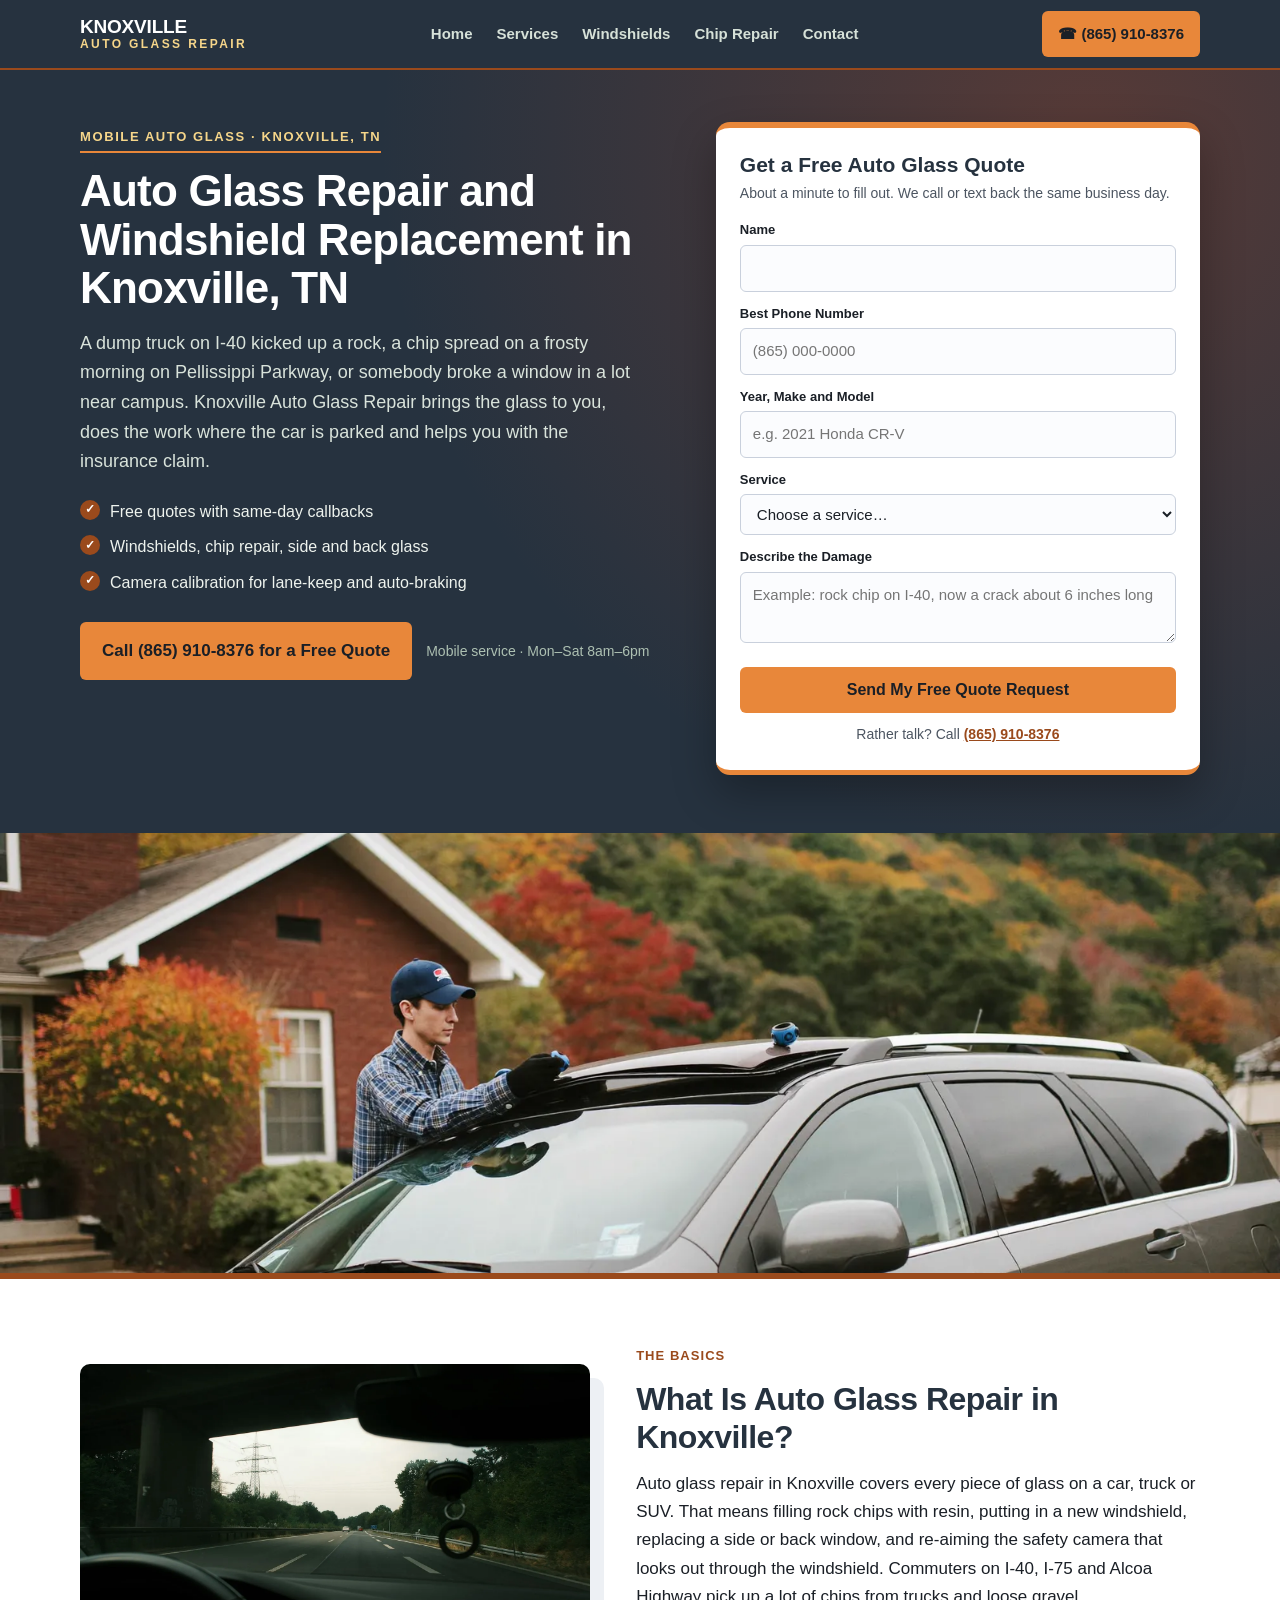
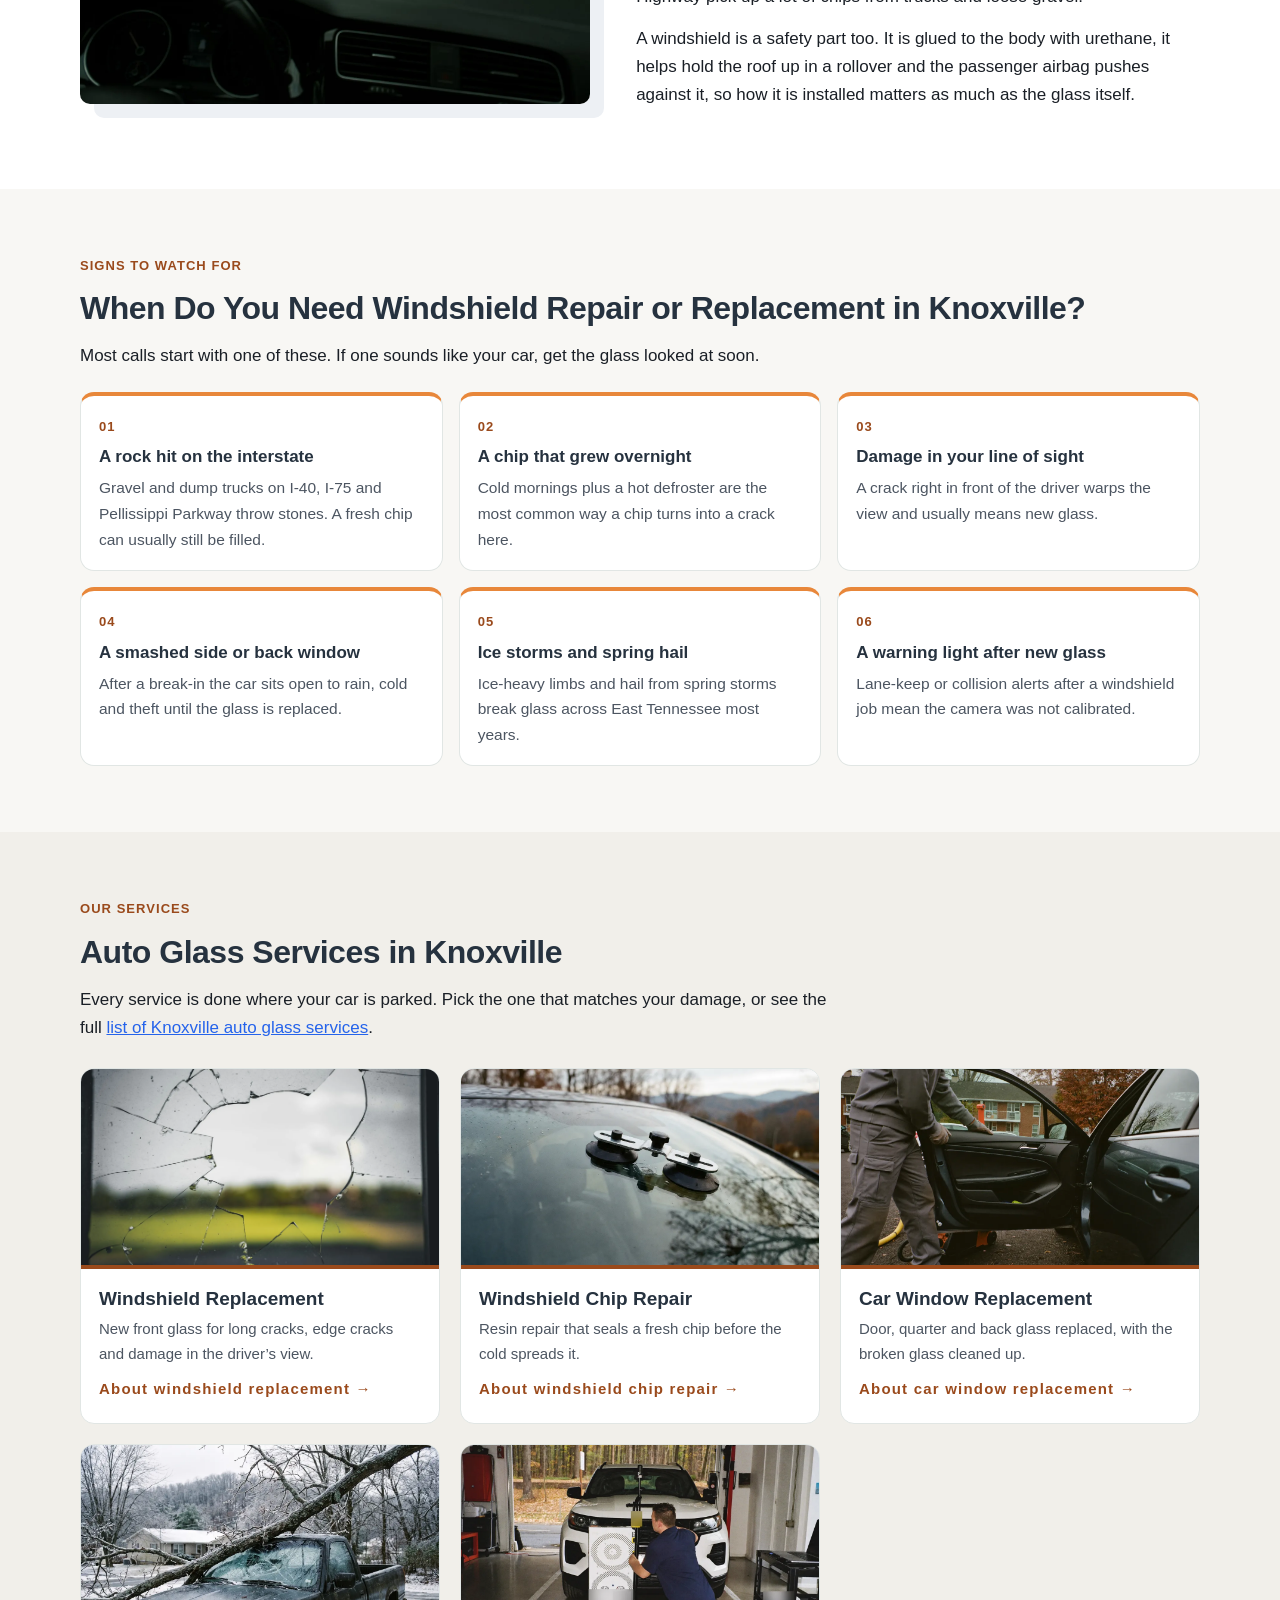
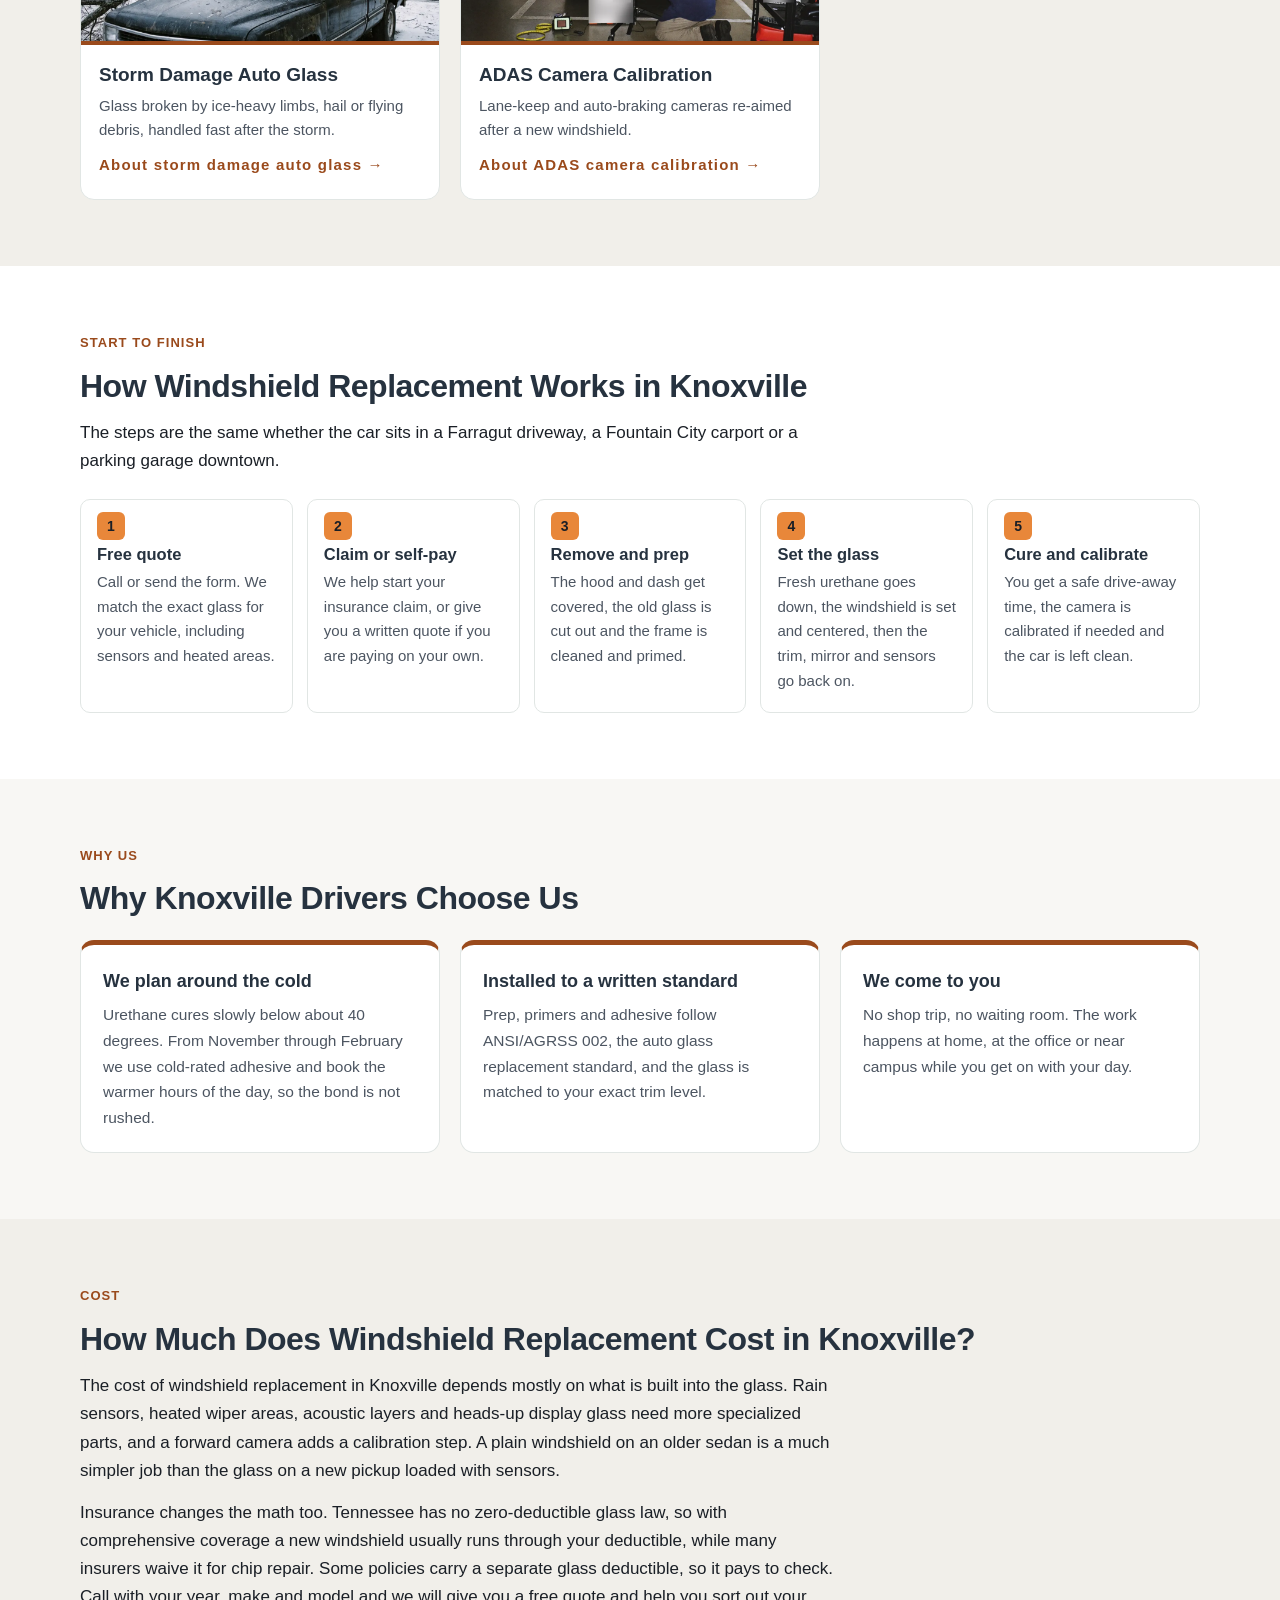
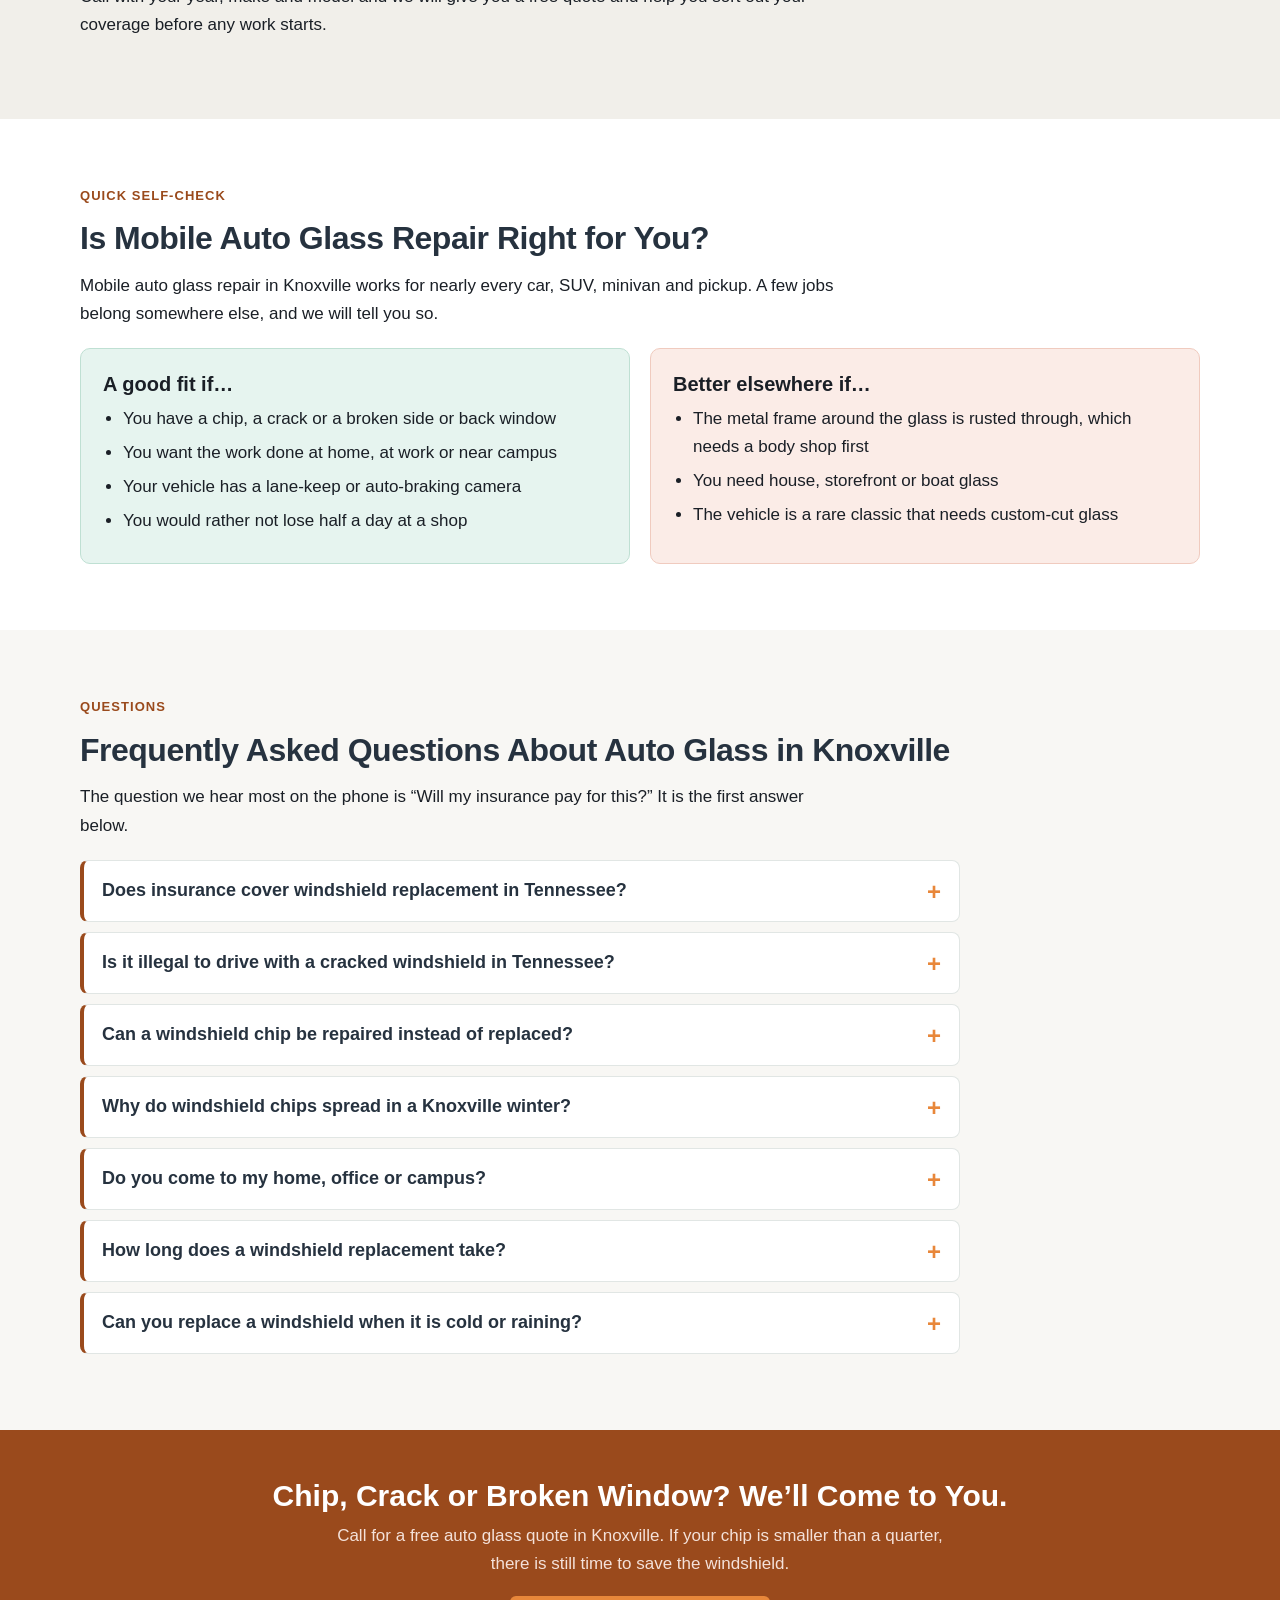
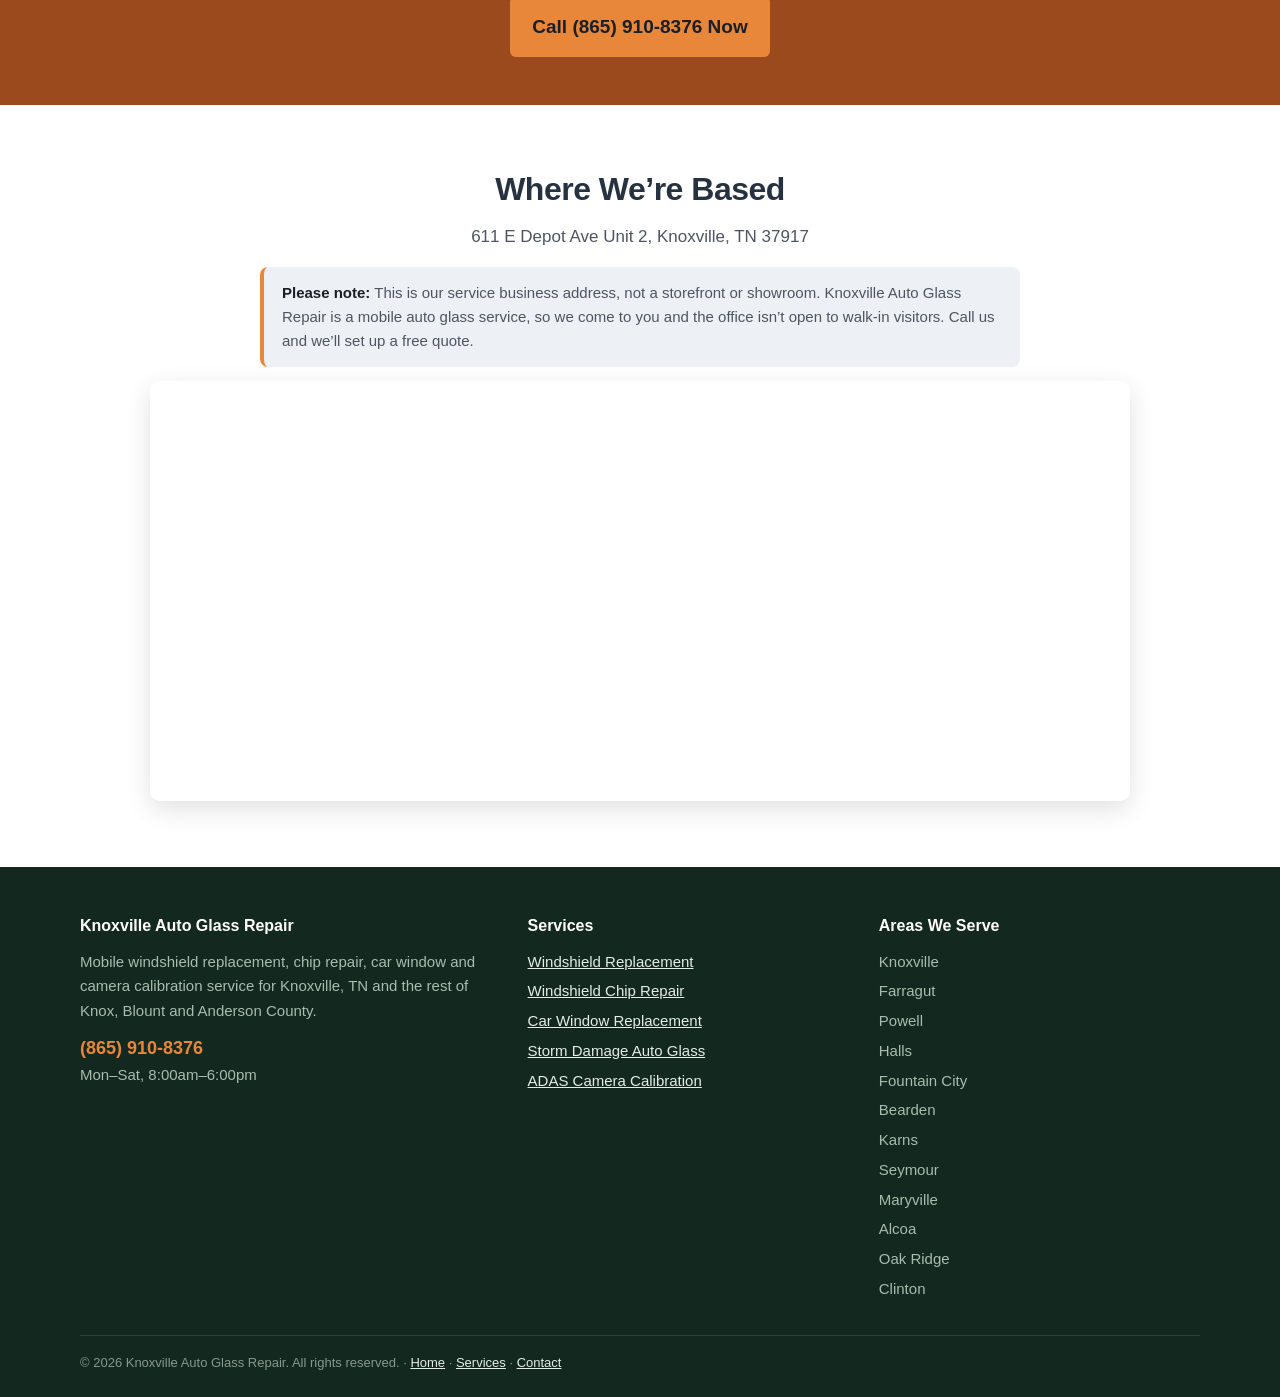
==== index.html @ d73d3d0e "Initial site build - Knoxville Auto Glass Repair" ====
<!DOCTYPE html>
<html lang="en">
<head>
<meta charset="utf-8">
<meta name="viewport" content="width=device-width, initial-scale=1">
<title>Auto Glass Repair Knoxville TN | Mobile Windshields</title>
<meta name="description" content="Auto glass repair and windshield replacement in Knoxville, TN. Mobile chip repair, car windows and ADAS calibration at home or work. Free quotes.">
<link rel="canonical" href="https://www.knoxvilleautoglassrepair.com/">
<meta property="og:title" content="Auto Glass Repair Knoxville TN | Mobile Windshields">
<meta property="og:description" content="Auto glass repair and windshield replacement in Knoxville, TN. Mobile chip repair, car windows and ADAS calibration at home or work. Free quotes.">
<meta property="og:type" content="website">
<meta property="og:url" content="https://www.knoxvilleautoglassrepair.com/">
<meta property="og:image" content="https://www.knoxvilleautoglassrepair.com/knoxville-windshield-replacement-driveway.webp">
<link rel="stylesheet" href="styles.css">
<script type="application/ld+json">{
 "@context": "https://schema.org",
 "@type": "LocalBusiness",
 "name": "Knoxville Auto Glass Repair",
 "telephone": "(865) 910-8376",
 "url": "https://www.knoxvilleautoglassrepair.com/",
 "image": "https://www.knoxvilleautoglassrepair.com/knoxville-windshield-replacement-driveway.webp",
 "address": {
  "@type": "PostalAddress",
  "streetAddress": "611 E Depot Ave Unit 2",
  "addressLocality": "Knoxville",
  "addressRegion": "TN",
  "postalCode": "37917",
  "addressCountry": "US"
 },
 "areaServed": [
  "Knoxville, TN",
  "Farragut, TN",
  "Powell, TN",
  "Halls, TN",
  "Fountain City, TN",
  "Bearden, TN",
  "Karns, TN",
  "Seymour, TN",
  "Maryville, TN",
  "Alcoa, TN",
  "Oak Ridge, TN",
  "Clinton, TN"
 ],
 "description": "Mobile auto glass repair and windshield replacement in Knoxville, TN",
 "openingHours": "Mo-Sa 08:00-18:00"
}</script>
<script type="application/ld+json">{
 "@context": "https://schema.org",
 "@type": "FAQPage",
 "mainEntity": [
  {
   "@type": "Question",
   "name": "Does insurance cover windshield replacement in Tennessee?",
   "acceptedAnswer": {
    "@type": "Answer",
    "text": "Usually, if you carry comprehensive coverage. Tennessee has no law that waives the deductible on glass, so a new windshield normally goes through the deductible on your comprehensive coverage unless your policy has a separate glass option. Many insurers waive the deductible on chip repair, which is one more reason to fix a chip early."
   }
  },
  {
   "@type": "Question",
   "name": "Is it illegal to drive with a cracked windshield in Tennessee?",
   "acceptedAnswer": {
    "@type": "Answer",
    "text": "Tennessee has no law that names windshield cracks, but state law does bar anything that blocks the driver\u2019s view of the road. A long crack across your line of sight can still get you pulled over, and it makes glare from low winter sun much worse. Getting it replaced is the safer call."
   }
  },
  {
   "@type": "Question",
   "name": "Can a windshield chip be repaired instead of replaced?",
   "acceptedAnswer": {
    "@type": "Answer",
    "text": "Often it can. A chip smaller than a quarter, or one crack shorter than about six inches, can usually be filled with resin as long as it sits away from the edge and out of the driver\u2019s direct view. Tell us the size and where it is on the glass and we will say which fix fits."
   }
  },
  {
   "@type": "Question",
   "name": "Why do windshield chips spread in a Knoxville winter?",
   "acceptedAnswer": {
    "@type": "Answer",
    "text": "Cold glass and a hot defroster are the usual cause. Turning the defrost on high on a frosty morning heats the inside of the glass faster than the outside, and that pulls at the edges of the chip. Potholes on I-40 and I-640 after a freeze add more jolts, so a chip from the fall is often a crack by February."
   }
  },
  {
   "@type": "Question",
   "name": "Do you come to my home, office or campus?",
   "acceptedAnswer": {
    "@type": "Answer",
    "text": "Yes. Knoxville Auto Glass Repair is a mobile service, so the technician works in your driveway, an apartment lot or the lot at your job. The address on this site is a service office, not a shop where you drop the car off."
   }
  },
  {
   "@type": "Question",
   "name": "How long does a windshield replacement take?",
   "acceptedAnswer": {
    "@type": "Answer",
    "text": "The install takes about an hour. After that the urethane adhesive needs one to three hours before the car is safe to drive, and it cures slower in cold weather. A chip repair is much quicker, usually about 30 minutes."
   }
  },
  {
   "@type": "Question",
   "name": "Can you replace a windshield when it is cold or raining?",
   "acceptedAnswer": {
    "@type": "Answer",
    "text": "The glass and frame have to be dry, and urethane bonds slowly in the cold. In winter we use a cold-rated adhesive and book the warmer part of the day, and in rain we work in a garage or under a carport so the seal is not rushed."
   }
  }
 ]
}</script>
</head>
<body>
<!-- NAV -->
<header class="nav">
  <div class="wrap nav-in">
    <a class="brand" href="/">Knoxville<span>Auto Glass Repair</span></a>
    <ul class="links">
      <li><a href="/">Home</a></li>
      <li><a href="services.html">Services</a></li>
      <li><a href="windshield-replacement-knoxville.html">Windshields</a></li>
      <li><a href="windshield-chip-repair-knoxville.html">Chip Repair</a></li>
      <li><a href="contact.html">Contact</a></li>
    </ul>
    <a class="nav-call" href="tel:+18659108376">&#9742; (865) 910-8376</a>
  </div>
</header>
<!-- HERO -->
<section class="hero">
  <div class="wrap hero-grid">
    <div>
      <span class="tag">Mobile Auto Glass &middot; Knoxville, TN</span>
      <h1>Auto Glass Repair and Windshield Replacement in Knoxville, TN</h1>
      <p class="lead">A dump truck on I-40 kicked up a rock, a chip spread on a frosty morning on Pellissippi Parkway, or somebody broke a window in a lot near campus. Knoxville Auto Glass Repair brings the glass to you, does the work where the car is parked and helps you with the insurance claim.</p>
      <ul class="hero-points"><li>Free quotes with same-day callbacks</li><li>Windshields, chip repair, side and back glass</li><li>Camera calibration for lane-keep and auto-braking</li></ul>
      <div class="call-big">
        <a class="btn btn-sun" href="tel:+18659108376">Call (865) 910-8376 for a Free Quote</a>
        <small>Mobile service &middot; Mon&ndash;Sat 8am&ndash;6pm</small>
      </div>
    </div>
    <div>
      <form class="quote" action="https://formspree.io/f/xyewkawp" method="POST">
        <h2>Get a Free Auto Glass Quote</h2>
        <p class="sub">About a minute to fill out. We call or text back the same business day.</p>
        <input type="hidden" name="_subject" value="New lead - Auto Glass Knoxville (home)">
        <div class="field"><label for="q-name">Name</label><input id="q-name" name="name" type="text" autocomplete="name" required></div>
        <div class="field"><label for="q-phone">Best Phone Number</label><input id="q-phone" name="phone" type="tel" autocomplete="tel" placeholder="(865) 000-0000" required></div>
        <div class="field"><label for="q-vehicle">Year, Make and Model</label><input id="q-vehicle" name="vehicle" type="text" placeholder="e.g. 2021 Honda CR-V"></div>
        <div class="field"><label for="q-service">Service</label><select id="q-service" name="service"><option value="">Choose a service&hellip;</option><option>Windshield Replacement</option><option>Windshield Chip Repair</option><option>Car Window Replacement</option><option>Storm Damage Auto Glass</option><option>ADAS Camera Calibration</option><option>Something else / not sure</option></select></div>
        <div class="field"><label for="q-details">Describe the Damage</label><textarea id="q-details" name="details" placeholder="Example: rock chip on I-40, now a crack about 6 inches long"></textarea></div>
        <input type="text" name="_gotcha" style="display:none" tabindex="-1" autocomplete="off">
        <button type="submit">Send My Free Quote Request</button>
        <p class="alt">Rather talk? Call <a href="tel:+18659108376">(865) 910-8376</a></p>
      </form>
    </div>
  </div>
</section>
<div class="band"><img src="knoxville-windshield-replacement-driveway.webp" alt="Auto glass technician setting a new windshield on an SUV in a Knoxville driveway" width="1600" height="900"></div>

<!-- WHAT -->
<section class="sec alt">
  <div class="wrap two">
    <img src="highway-view-through-windshield.webp" alt="Windshield repair in Knoxville keeps the view of the highway clear" loading="lazy" width="1200" height="800">
    <div>
      <p class="kicker">The basics</p>
      <h2>What Is Auto Glass Repair in Knoxville?</h2>
      <p>Auto glass repair in Knoxville covers every piece of glass on a car, truck or SUV. That means filling rock chips with resin, putting in a new windshield, replacing a side or back window, and re-aiming the safety camera that looks out through the windshield. Commuters on I-40, I-75 and Alcoa Highway pick up a lot of chips from trucks and loose gravel.</p>
      <p>A windshield is a safety part too. It is glued to the body with urethane, it helps hold the roof up in a rollover and the passenger airbag pushes against it, so how it is installed matters as much as the glass itself.</p>
    </div>
  </div>
</section>

<!-- WHEN -->
<section class="sec">
  <div class="wrap">
    <p class="kicker">Signs to watch for</p>
    <h2>When Do You Need Windshield Repair or Replacement in Knoxville?</h2>
    <p>Most calls start with one of these. If one sounds like your car, get the glass looked at soon.</p>
    <div class="signs"><div class="sign"><strong>A rock hit on the interstate</strong><p>Gravel and dump trucks on I-40, I-75 and Pellissippi Parkway throw stones. A fresh chip can usually still be filled.</p></div><div class="sign"><strong>A chip that grew overnight</strong><p>Cold mornings plus a hot defroster are the most common way a chip turns into a crack here.</p></div><div class="sign"><strong>Damage in your line of sight</strong><p>A crack right in front of the driver warps the view and usually means new glass.</p></div><div class="sign"><strong>A smashed side or back window</strong><p>After a break-in the car sits open to rain, cold and theft until the glass is replaced.</p></div><div class="sign"><strong>Ice storms and spring hail</strong><p>Ice-heavy limbs and hail from spring storms break glass across East Tennessee most years.</p></div><div class="sign"><strong>A warning light after new glass</strong><p>Lane-keep or collision alerts after a windshield job mean the camera was not calibrated.</p></div></div>
  </div>
</section>

<!-- SERVICES GRID -->
<section class="sec coq">
  <div class="wrap">
    <p class="kicker">Our services</p>
    <h2>Auto Glass Services in Knoxville</h2>
    <p>Every service is done where your car is parked. Pick the one that matches your damage, or see the full <a class="body-link" href="services.html" style="color: #2563eb; text-decoration: underline;">list of Knoxville auto glass services</a>.</p>
    <div class="cards"><a class="card" href="windshield-replacement-knoxville.html"><img src="cracked-windshield-glass-spreading.webp" alt="Windshield replacement in Knoxville for a long spreading crack" loading="lazy" width="600" height="400"><div class="cb"><h3>Windshield Replacement</h3><p>New front glass for long cracks, edge cracks and damage in the driver&rsquo;s view.</p><span class="more">About windshield replacement &rarr;</span></div></a><a class="card" href="windshield-chip-repair-knoxville.html"><img src="windshield-chip-repair-tool-autumn-ridge.webp" alt="Windshield chip repair in Knoxville with a resin bridge tool" loading="lazy" width="600" height="400"><div class="cb"><h3>Windshield Chip Repair</h3><p>Resin repair that seals a fresh chip before the cold spreads it.</p><span class="more">About windshield chip repair &rarr;</span></div></a><a class="card" href="car-window-replacement-knoxville.html"><img src="car-door-window-replacement-knoxville-apartment.webp" alt="Car window replacement in a Knoxville apartment parking lot" loading="lazy" width="600" height="400"><div class="cb"><h3>Car Window Replacement</h3><p>Door, quarter and back glass replaced, with the broken glass cleaned up.</p><span class="more">About car window replacement &rarr;</span></div></a><a class="card" href="storm-damage-auto-glass-knoxville.html"><img src="windshield-cracked-ice-storm-limb.webp" alt="Storm damage auto glass in Knoxville after an ice-coated limb fell" loading="lazy" width="600" height="400"><div class="cb"><h3>Storm Damage Auto Glass</h3><p>Glass broken by ice-heavy limbs, hail or flying debris, handled fast after the storm.</p><span class="more">About storm damage auto glass &rarr;</span></div></a><a class="card" href="adas-calibration-knoxville.html"><img src="adas-camera-calibration-garage-knoxville.webp" alt="ADAS camera calibration in a Knoxville home garage" loading="lazy" width="600" height="400"><div class="cb"><h3>ADAS Camera Calibration</h3><p>Lane-keep and auto-braking cameras re-aimed after a new windshield.</p><span class="more">About ADAS camera calibration &rarr;</span></div></a></div>
  </div>
</section>

<!-- HOW -->
<section class="sec alt">
  <div class="wrap">
    <p class="kicker">Start to finish</p>
    <h2>How Windshield Replacement Works in Knoxville</h2>
    <p>The steps are the same whether the car sits in a Farragut driveway, a Fountain City carport or a parking garage downtown.</p>
    <ol class="steps">
      <li data-n="1"><strong>Free quote</strong><p>Call or send the form. We match the exact glass for your vehicle, including sensors and heated areas.</p></li>
      <li data-n="2"><strong>Claim or self-pay</strong><p>We help start your insurance claim, or give you a written quote if you are paying on your own.</p></li>
      <li data-n="3"><strong>Remove and prep</strong><p>The hood and dash get covered, the old glass is cut out and the frame is cleaned and primed.</p></li>
      <li data-n="4"><strong>Set the glass</strong><p>Fresh urethane goes down, the windshield is set and centered, then the trim, mirror and sensors go back on.</p></li>
      <li data-n="5"><strong>Cure and calibrate</strong><p>You get a safe drive-away time, the camera is calibrated if needed and the car is left clean.</p></li>
    </ol>
  </div>
</section>

<!-- WHY -->
<section class="sec">
  <div class="wrap">
    <p class="kicker">Why us</p>
    <h2>Why Knoxville Drivers Choose Us</h2>
    <div class="why">
      <div><strong>We plan around the cold</strong><p>Urethane cures slowly below about 40 degrees. From November through February we use cold-rated adhesive and book the warmer hours of the day, so the bond is not rushed.</p></div>
      <div><strong>Installed to a written standard</strong><p>Prep, primers and adhesive follow ANSI/AGRSS 002, the auto glass replacement standard, and the glass is matched to your exact trim level.</p></div>
      <div><strong>We come to you</strong><p>No shop trip, no waiting room. The work happens at home, at the office or near campus while you get on with your day.</p></div>
    </div>
  </div>
</section>

<!-- COST -->
<section class="sec coq">
  <div class="wrap">
    <p class="kicker">Cost</p>
    <h2>How Much Does Windshield Replacement Cost in Knoxville?</h2>
    <p>The cost of windshield replacement in Knoxville depends mostly on what is built into the glass. Rain sensors, heated wiper areas, acoustic layers and heads-up display glass need more specialized parts, and a forward camera adds a calibration step. A plain windshield on an older sedan is a much simpler job than the glass on a new pickup loaded with sensors.</p>
    <p>Insurance changes the math too. Tennessee has no zero-deductible glass law, so with comprehensive coverage a new windshield usually runs through your deductible, while many insurers waive it for chip repair. Some policies carry a separate glass deductible, so it pays to check. Call with your year, make and model and we will give you a free quote and help you sort out your coverage before any work starts.</p>
  </div>
</section>

<!-- FIT -->
<section class="sec alt">
  <div class="wrap">
    <p class="kicker">Quick self-check</p>
    <h2>Is Mobile Auto Glass Repair Right for You?</h2>
    <p>Mobile auto glass repair in Knoxville works for nearly every car, SUV, minivan and pickup. A few jobs belong somewhere else, and we will tell you so.</p>
    <div class="fit">
      <div class="yes"><h3>A good fit if&hellip;</h3><ul><li>You have a chip, a crack or a broken side or back window</li><li>You want the work done at home, at work or near campus</li><li>Your vehicle has a lane-keep or auto-braking camera</li><li>You would rather not lose half a day at a shop</li></ul></div>
      <div class="no"><h3>Better elsewhere if&hellip;</h3><ul><li>The metal frame around the glass is rusted through, which needs a body shop first</li><li>You need house, storefront or boat glass</li><li>The vehicle is a rare classic that needs custom-cut glass</li></ul></div>
    </div>
  </div>
</section>

<!-- FAQ -->
<section class="sec">
  <div class="wrap">
    <p class="kicker">Questions</p>
    <h2>Frequently Asked Questions About Auto Glass in Knoxville</h2>
    <p>The question we hear most on the phone is &ldquo;Will my insurance pay for this?&rdquo; It is the first answer below.</p>
    <div class="faq"><details><summary><h3>Does insurance cover windshield replacement in Tennessee?</h3></summary><div class="ans"><p>Usually, if you carry comprehensive coverage. Tennessee has no law that waives the deductible on glass, so a new windshield normally goes through the deductible on your comprehensive coverage unless your policy has a separate glass option. Many insurers waive the deductible on chip repair, which is one more reason to fix a chip early.</p></div></details><details><summary><h3>Is it illegal to drive with a cracked windshield in Tennessee?</h3></summary><div class="ans"><p>Tennessee has no law that names windshield cracks, but state law does bar anything that blocks the driver&rsquo;s view of the road. A long crack across your line of sight can still get you pulled over, and it makes glare from low winter sun much worse. Getting it replaced is the safer call.</p></div></details><details><summary><h3>Can a windshield chip be repaired instead of replaced?</h3></summary><div class="ans"><p>Often it can. A chip smaller than a quarter, or one crack shorter than about six inches, can usually be filled with resin as long as it sits away from the edge and out of the driver&rsquo;s direct view. Tell us the size and where it is on the glass and we will say which fix fits.</p></div></details><details><summary><h3>Why do windshield chips spread in a Knoxville winter?</h3></summary><div class="ans"><p>Cold glass and a hot defroster are the usual cause. Turning the defrost on high on a frosty morning heats the inside of the glass faster than the outside, and that pulls at the edges of the chip. Potholes on I-40 and I-640 after a freeze add more jolts, so a chip from the fall is often a crack by February.</p></div></details><details><summary><h3>Do you come to my home, office or campus?</h3></summary><div class="ans"><p>Yes. Knoxville Auto Glass Repair is a mobile service, so the technician works in your driveway, an apartment lot or the lot at your job. The address on this site is a service office, not a shop where you drop the car off.</p></div></details><details><summary><h3>How long does a windshield replacement take?</h3></summary><div class="ans"><p>The install takes about an hour. After that the urethane adhesive needs one to three hours before the car is safe to drive, and it cures slower in cold weather. A chip repair is much quicker, usually about 30 minutes.</p></div></details><details><summary><h3>Can you replace a windshield when it is cold or raining?</h3></summary><div class="ans"><p>The glass and frame have to be dry, and urethane bonds slowly in the cold. In winter we use a cold-rated adhesive and book the warmer part of the day, and in rain we work in a garage or under a carport so the seal is not rushed.</p></div></details></div>
  </div>
</section>
<!-- CTA -->
<section class="cta">
  <div class="wrap">
    <h2>Chip, Crack or Broken Window? We&rsquo;ll Come to You.</h2>
    <p>Call for a free auto glass quote in Knoxville. If your chip is smaller than a quarter, there is still time to save the windshield.</p>
    <a class="btn btn-pine" href="tel:+18659108376">Call (865) 910-8376 Now</a>
  </div>
</section>

<!-- MAP / LOCATION -->
<section class="sec alt">
  <div class="wrap" style="text-align:center;">
    <h2>Where We&rsquo;re Based</h2>
    <p style="margin:0 auto 16px;color:var(--muted);">611 E Depot Ave Unit 2, Knoxville, TN 37917</p>
    <p class="note"><strong style="color:var(--ink);">Please note:</strong> This is our service business address, not a storefront or showroom. Knoxville Auto Glass Repair is a mobile auto glass service, so we come to you and the office isn&rsquo;t open to walk-in visitors. Call us and we&rsquo;ll set up a free quote.</p>
    <div class="mapbox">
      <iframe title="Map to Knoxville Auto Glass Repair service address, 611 E Depot Ave Unit 2, Knoxville, TN 37917" src="https://www.google.com/maps?q=611%20E%20Depot%20Ave%20Unit%202%2C%20Knoxville%2C%20TN%2037917&amp;output=embed" loading="lazy" referrerpolicy="no-referrer-when-downgrade" allowfullscreen></iframe>
    </div>
  </div>
</section>
<!-- FOOTER -->
<footer class="foot">
  <div class="wrap">
    <div class="foot-grid">
      <div>
        <h4>Knoxville Auto Glass Repair</h4>
        <p>Mobile windshield replacement, chip repair, car window and camera calibration service for Knoxville, TN and the rest of Knox, Blount and Anderson County.</p>
        <p style="margin-top:10px;"><a class="tel" href="tel:+18659108376">(865) 910-8376</a></p>
        <p>Mon&ndash;Sat, 8:00am&ndash;6:00pm</p>
      </div>
      <div>
        <h4>Services</h4>
        <ul><li><a href="windshield-replacement-knoxville.html">Windshield Replacement</a></li><li><a href="windshield-chip-repair-knoxville.html">Windshield Chip Repair</a></li><li><a href="car-window-replacement-knoxville.html">Car Window Replacement</a></li><li><a href="storm-damage-auto-glass-knoxville.html">Storm Damage Auto Glass</a></li><li><a href="adas-calibration-knoxville.html">ADAS Camera Calibration</a></li></ul>
      </div>
      <div>
        <h4>Areas We Serve</h4>
        <ul><li>Knoxville</li><li>Farragut</li><li>Powell</li><li>Halls</li><li>Fountain City</li><li>Bearden</li><li>Karns</li><li>Seymour</li><li>Maryville</li><li>Alcoa</li><li>Oak Ridge</li><li>Clinton</li></ul>
      </div>
    </div>
    <p class="copy">&copy; 2026 Knoxville Auto Glass Repair. All rights reserved. &middot; <a href="/">Home</a> &middot; <a href="services.html">Services</a> &middot; <a href="contact.html">Contact</a></p>
  </div>
</footer>
</body>
</html>
---- styles.css ----
/* Knoxville Auto Glass Repair - styles.css */
:root{
  --ink:#1a1f26;
  --navy:#26323f;
  --navy-2:#34465a;
  --teal:#9a4a1c;
  --coral:#e8873a;
  --coral-dark:#cf6f22;
  --mist:#edf0f4;
  --paper:#f8f7f4;
  --muted:#4c5561;
  --line:#e1e6e4;
  --white:#ffffff;
  --radius:10px;
}
*{box-sizing:border-box;margin:0;padding:0}
html{-webkit-text-size-adjust:100%}
body{font-family:-apple-system,BlinkMacSystemFont,"Segoe UI",Roboto,Helvetica,Arial,sans-serif;color:var(--ink);background:var(--paper);line-height:1.65;font-size:17px}
img{max-width:100%;display:block}
a{color:inherit}
.wrap{max-width:1160px;margin:0 auto;padding:0 20px}

/* NAV */
.nav{position:sticky;top:0;z-index:50;background:var(--navy);box-shadow:0 2px 0 var(--teal)}
.nav-in{display:flex;align-items:center;justify-content:space-between;gap:16px;min-height:68px}
.brand{color:var(--white);text-decoration:none;font-weight:800;font-size:19px;letter-spacing:-.2px;line-height:1.1;text-transform:uppercase}
.brand span{display:block;color:#f6d68a;font-size:12px;letter-spacing:2.4px;font-weight:700}
.links{display:flex;gap:24px;list-style:none}
.links a{color:#d6e1d8;text-decoration:none;font-size:15px;font-weight:600}
.links a:hover{color:var(--white)}
.nav-call{background:var(--coral);color:var(--white);text-decoration:none;font-weight:800;padding:11px 16px;border-radius:6px;font-size:15px;white-space:nowrap}
.nav-call:hover{background:var(--coral-dark)}

/* HERO */
.hero{background:var(--navy);background-image:radial-gradient(circle at 85% 10%,rgba(168,72,42,.38) 0,rgba(168,72,42,0) 55%);color:var(--white);padding:54px 0 58px}
.hero-grid{display:grid;grid-template-columns:1.1fr .9fr;gap:44px;align-items:start}
.tag{display:inline-block;color:#f6d68a;font-size:13px;font-weight:800;letter-spacing:1.6px;text-transform:uppercase;margin-bottom:14px;border-bottom:2px solid var(--coral);padding-bottom:4px}
.hero h1{font-size:44px;line-height:1.1;font-weight:850;letter-spacing:-.8px;margin-bottom:16px}
.hero p.lead{font-size:18px;color:#d9e3db;max-width:560px;margin-bottom:22px}
.hero-points{list-style:none;margin:0 0 26px;display:grid;gap:9px}
.hero-points li{padding-left:30px;position:relative;color:#eef3ee;font-size:16px}
.hero-points li:before{content:"\2713";position:absolute;left:0;top:1px;width:20px;height:20px;border-radius:50%;background:var(--teal);color:var(--white);font-size:12px;font-weight:900;display:flex;align-items:center;justify-content:center}
.btn{display:inline-block;text-decoration:none;font-weight:800;border-radius:6px;padding:15px 22px;font-size:17px}
.btn-sun{background:var(--coral);color:var(--white)}
.btn-sun:hover{background:var(--coral-dark)}
.btn-pine{background:var(--navy);color:var(--white)}
.btn-pine:hover{background:var(--navy-2)}
.call-big{display:flex;align-items:center;gap:14px;flex-wrap:wrap}
.call-big small{color:#adc0b2;font-size:14px}

/* QUOTE CARD */
.quote{background:var(--white);color:var(--ink);border-radius:var(--radius);padding:24px;border-top:6px solid var(--coral);box-shadow:0 18px 44px rgba(0,0,0,.3)}
.quote h2{font-size:21px;line-height:1.25;margin-bottom:4px;color:var(--navy)}
.quote .sub{color:var(--muted);font-size:14px;margin-bottom:14px}
.field{margin-bottom:11px}
.field label{display:block;font-size:13px;font-weight:700;margin-bottom:4px;color:var(--ink)}
.field input,.field select,.field textarea{width:100%;font:inherit;font-size:15px;padding:10px 12px;border:1px solid #c9d0dc;border-radius:6px;background:#fbfcfe;color:var(--ink)}
.field textarea{min-height:70px;resize:vertical}
.quote button,.form-full button{width:100%;border:0;cursor:pointer;background:var(--coral);color:var(--white);font-weight:800;font-size:16px;padding:14px;border-radius:6px;margin-top:4px}
.quote button:hover,.form-full button:hover{background:var(--coral-dark)}
.quote .alt{font-size:14px;color:var(--muted);text-align:center;margin-top:10px}
.quote .alt a{color:var(--teal);font-weight:800}

/* PHOTO BAND */
.band{background:var(--navy);border-bottom:6px solid var(--teal)}
.band img{width:100%;height:440px;object-fit:cover}
.band.short img{height:330px}

/* SECTIONS */
.sec{padding:66px 0}
.sec.alt{background:var(--white)}
.sec.coq{background:var(--mist)}
.sec h2{font-size:32px;line-height:1.18;letter-spacing:-.5px;margin-bottom:14px;color:var(--navy)}
.sec h3{font-size:20px;line-height:1.3;margin:22px 0 8px;color:var(--ink)}
.sec p{margin-bottom:14px;max-width:760px}
.kicker{font-size:13px;font-weight:800;letter-spacing:1.6px;text-transform:uppercase;color:var(--coral);margin-bottom:8px}
.two{display:grid;grid-template-columns:.95fr 1.05fr;gap:46px;align-items:center}
.two img{border-radius:var(--radius);width:100%;height:auto;box-shadow:14px 14px 0 var(--mist)}
.body-link{color:#2563eb;text-decoration:underline}

/* SIGNS GRID */
.signs{display:grid;grid-template-columns:repeat(3,1fr);gap:16px;margin-top:22px;counter-reset:sg}
.sign{background:var(--white);border:1px solid var(--line);border-radius:var(--radius);padding:20px 18px 18px;position:relative;counter-increment:sg}
.sign:before{content:counter(sg,decimal-leading-zero);display:block;font-size:13px;font-weight:900;color:var(--teal);letter-spacing:1px;margin-bottom:6px}
.sec.alt .sign{background:var(--paper)}
.sign strong{display:block;margin-bottom:4px;color:var(--navy);font-size:17px}
.sign p{margin:0;font-size:15.5px;color:var(--muted)}

/* STEP CARDS (horizontal) */
.steps{list-style:none;margin-top:24px;display:grid;grid-template-columns:repeat(5,1fr);gap:14px}
.steps li{background:var(--white);border-radius:var(--radius);padding:44px 16px 18px;position:relative;border:1px solid var(--line)}
.steps li:before{content:attr(data-n);position:absolute;left:16px;top:12px;width:28px;height:28px;border-radius:6px;background:var(--coral);color:var(--white);font-weight:900;font-size:14px;display:flex;align-items:center;justify-content:center}
.steps strong{display:block;color:var(--navy);font-size:16.5px;margin-bottom:4px;line-height:1.3}
.steps p{margin:0;color:var(--muted);font-size:15px}
.steps.three{grid-template-columns:1fr;gap:12px}

/* CARDS */
.cards{display:grid;grid-template-columns:repeat(3,1fr);gap:20px;margin-top:26px}
.card{background:var(--white);border:1px solid var(--line);border-radius:var(--radius);overflow:hidden;text-decoration:none;color:var(--ink);display:flex;flex-direction:column}
.card img{width:100%;height:200px;object-fit:cover;border-bottom:4px solid var(--teal)}
.card .cb{padding:18px 18px 20px}
.card h3{margin:0 0 6px;font-size:19px;color:var(--navy)}
.card p{margin:0;font-size:15px;color:var(--muted)}
.card .more{display:inline-block;margin-top:10px;font-weight:800;color:var(--coral);font-size:15px}
.card:hover{box-shadow:0 10px 26px rgba(29,58,44,.16)}

/* WHY */
.why{display:grid;grid-template-columns:repeat(3,1fr);gap:20px;margin-top:22px}
.why div{background:var(--white);border:1px solid var(--line);border-top:5px solid var(--teal);border-radius:var(--radius);padding:22px}
.why strong{display:block;color:var(--navy);font-size:18px;margin-bottom:6px}
.why p{margin:0;font-size:15.5px;color:var(--muted)}

/* FIT */
.fit{display:grid;grid-template-columns:1fr 1fr;gap:20px;margin-top:20px}
.fit div{border-radius:var(--radius);padding:22px}
.fit h3{margin-top:0}
.fit ul{padding-left:20px}
.fit li{margin-bottom:6px}
.fit .yes{background:#e6f4ef;border:1px solid #bfe0d3}
.fit .no{background:#fbece7;border:1px solid #f0cbbf}

/* TABLE */
.cmp{width:100%;border-collapse:collapse;margin-top:18px;background:var(--white);border-radius:var(--radius);overflow:hidden;font-size:16px;border:1px solid var(--line)}
.cmp th,.cmp td{text-align:left;padding:12px 14px;border-bottom:1px solid var(--line);vertical-align:top}
.cmp th{background:var(--navy);color:var(--white);font-size:15px}
.cmp tr:nth-child(even) td{background:#f8fafc}
.cmp tr:last-child td{border-bottom:0}

/* FAQ */
.faq{margin-top:20px;max-width:880px}
.faq details{background:var(--white);border:1px solid var(--line);border-left:4px solid var(--teal);border-radius:8px;margin-bottom:10px;padding:0 18px}
.sec.alt .faq details{background:var(--paper)}
.faq summary{cursor:pointer;list-style:none;padding:16px 28px 16px 0;position:relative}
.faq summary::-webkit-details-marker{display:none}
.faq summary:after{content:"+";position:absolute;right:0;top:11px;font-size:24px;color:var(--coral);font-weight:800}
.faq details[open] summary:after{content:"\2013"}
.faq summary h3{display:inline;font-size:18px;margin:0;color:var(--navy)}
.faq .ans{padding:0 0 16px}
.faq .ans p{margin:0;color:var(--muted)}

/* SERVICES PAGE BLOCKS */
.svc{display:grid;grid-template-columns:1fr 340px;gap:32px;align-items:start;padding:32px 0;border-bottom:1px solid var(--line)}
.svc:nth-child(even){grid-template-columns:340px 1fr}
.svc:nth-child(even) img{order:-1}
.svc:last-child{border-bottom:0}
.svc img{border-radius:var(--radius);width:100%;height:230px;object-fit:cover}
.svc h2{font-size:26px;margin-bottom:10px}

/* MAP */
.note{max-width:680px;margin:0 auto 22px;padding:14px 18px;background:var(--mist);border-left:4px solid var(--coral);border-radius:8px;font-size:15px;color:var(--muted);text-align:left;line-height:1.6}
.mapbox{border-radius:var(--radius);overflow:hidden;box-shadow:0 8px 26px rgba(0,0,0,.12);max-width:980px;margin:0 auto}
.mapbox iframe{border:0;display:block;width:100%;height:420px}

/* CONTACT */
.info-grid{display:grid;grid-template-columns:1fr 1fr;gap:36px;align-items:start}
.info{background:var(--white);border:1px solid var(--line);border-radius:var(--radius);padding:24px}
.info dt{font-weight:800;color:var(--navy);margin-top:12px}
.info dt:first-child{margin-top:0}
.info dd{color:var(--muted)}
.form-full{background:var(--white);border:1px solid var(--line);border-top:6px solid var(--coral);border-radius:var(--radius);padding:24px}

/* CTA */
.cta{background:var(--teal);padding:48px 0;text-align:center;color:var(--white)}
.cta h2{font-size:30px;line-height:1.2;color:var(--white);margin-bottom:8px}
.cta p{color:#f4e1d9;margin:0 auto 18px;max-width:640px}
.cta .btn-pine{font-size:19px;background:var(--coral)}
.cta .btn-pine:hover{background:var(--coral-dark)}

/* FOOTER */
.foot{background:#13281e;color:#a9bcae;padding:46px 0 24px;font-size:15px}
.foot-grid{display:grid;grid-template-columns:1.3fr 1fr 1fr;gap:30px}
.foot h4{color:var(--white);font-size:16px;margin-bottom:10px}
.foot a{color:#e5ece6}
.foot ul{list-style:none}
.foot li{margin-bottom:5px}
.foot .tel{color:var(--coral);font-weight:800;font-size:18px;text-decoration:none}
.copy{border-top:1px solid #24453a;margin-top:28px;padding-top:16px;font-size:13px;color:#87998c}

/* RESPONSIVE */
@media (max-width:1020px){
  .steps{grid-template-columns:1fr 1fr}
}
@media (max-width:960px){
  .hero-grid,.two,.info-grid{grid-template-columns:1fr}
  .cards,.why,.signs{grid-template-columns:1fr 1fr}
  .svc,.svc:nth-child(even){grid-template-columns:1fr}
  .svc img,.svc:nth-child(even) img{order:-1}
  .foot-grid{grid-template-columns:1fr 1fr}
  .links{display:none}
}
@media (max-width:620px){
  body{font-size:16px}
  .hero{padding:34px 0 40px}
  .hero h1{font-size:31px}
  .sec{padding:46px 0}
  .sec h2{font-size:25px}
  .signs,.cards,.why,.fit,.foot-grid,.steps{grid-template-columns:1fr}
  .two img{box-shadow:none}
  .band img{height:240px}
  .band.short img{height:220px}
  .brand{font-size:16px}
  .brand span{font-size:10px;letter-spacing:1.6px}
  .nav-call{padding:9px 11px;font-size:14px}
  .cmp{font-size:14px}
  .cmp th,.cmp td{padding:9px 8px}
  .mapbox iframe{height:320px}
}

/* Knoxville overrides: Smoky Mountain slate nav, ember orange buttons, rounded cards, top-bordered signs */
.nav-call,.btn-sun,.quote button,.form-full button,.cta .btn-pine{color:var(--ink)}
.steps li:before{color:var(--ink)}
.quote{border-radius:14px;border-bottom:5px solid var(--coral)}
.card,.why div,.sign,.info,.form-full{border-radius:14px}
.sec.coq{background:#f1efea}
.sec.coq .sign,.sec.coq .card{background:var(--white)}
.kicker,.card .more{color:var(--teal);letter-spacing:.08em}
.sign{border-top:4px solid var(--coral)}
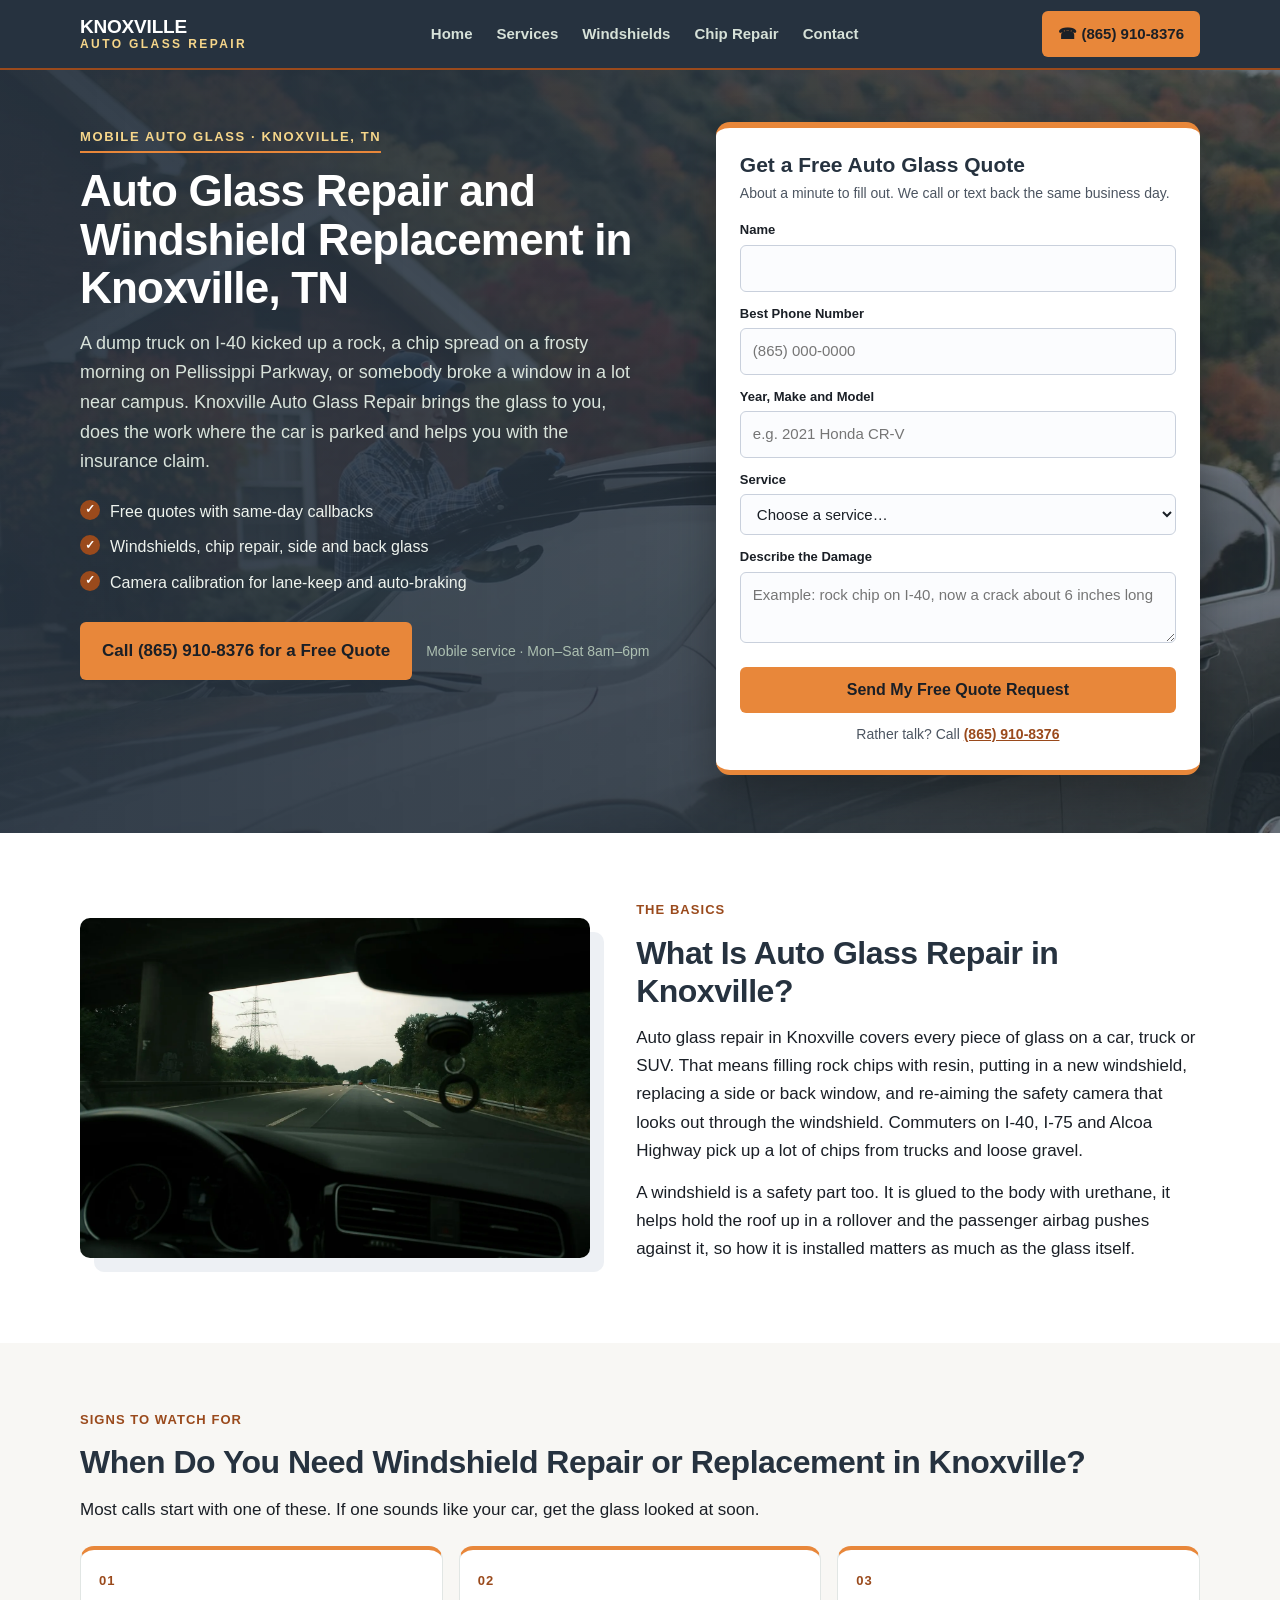
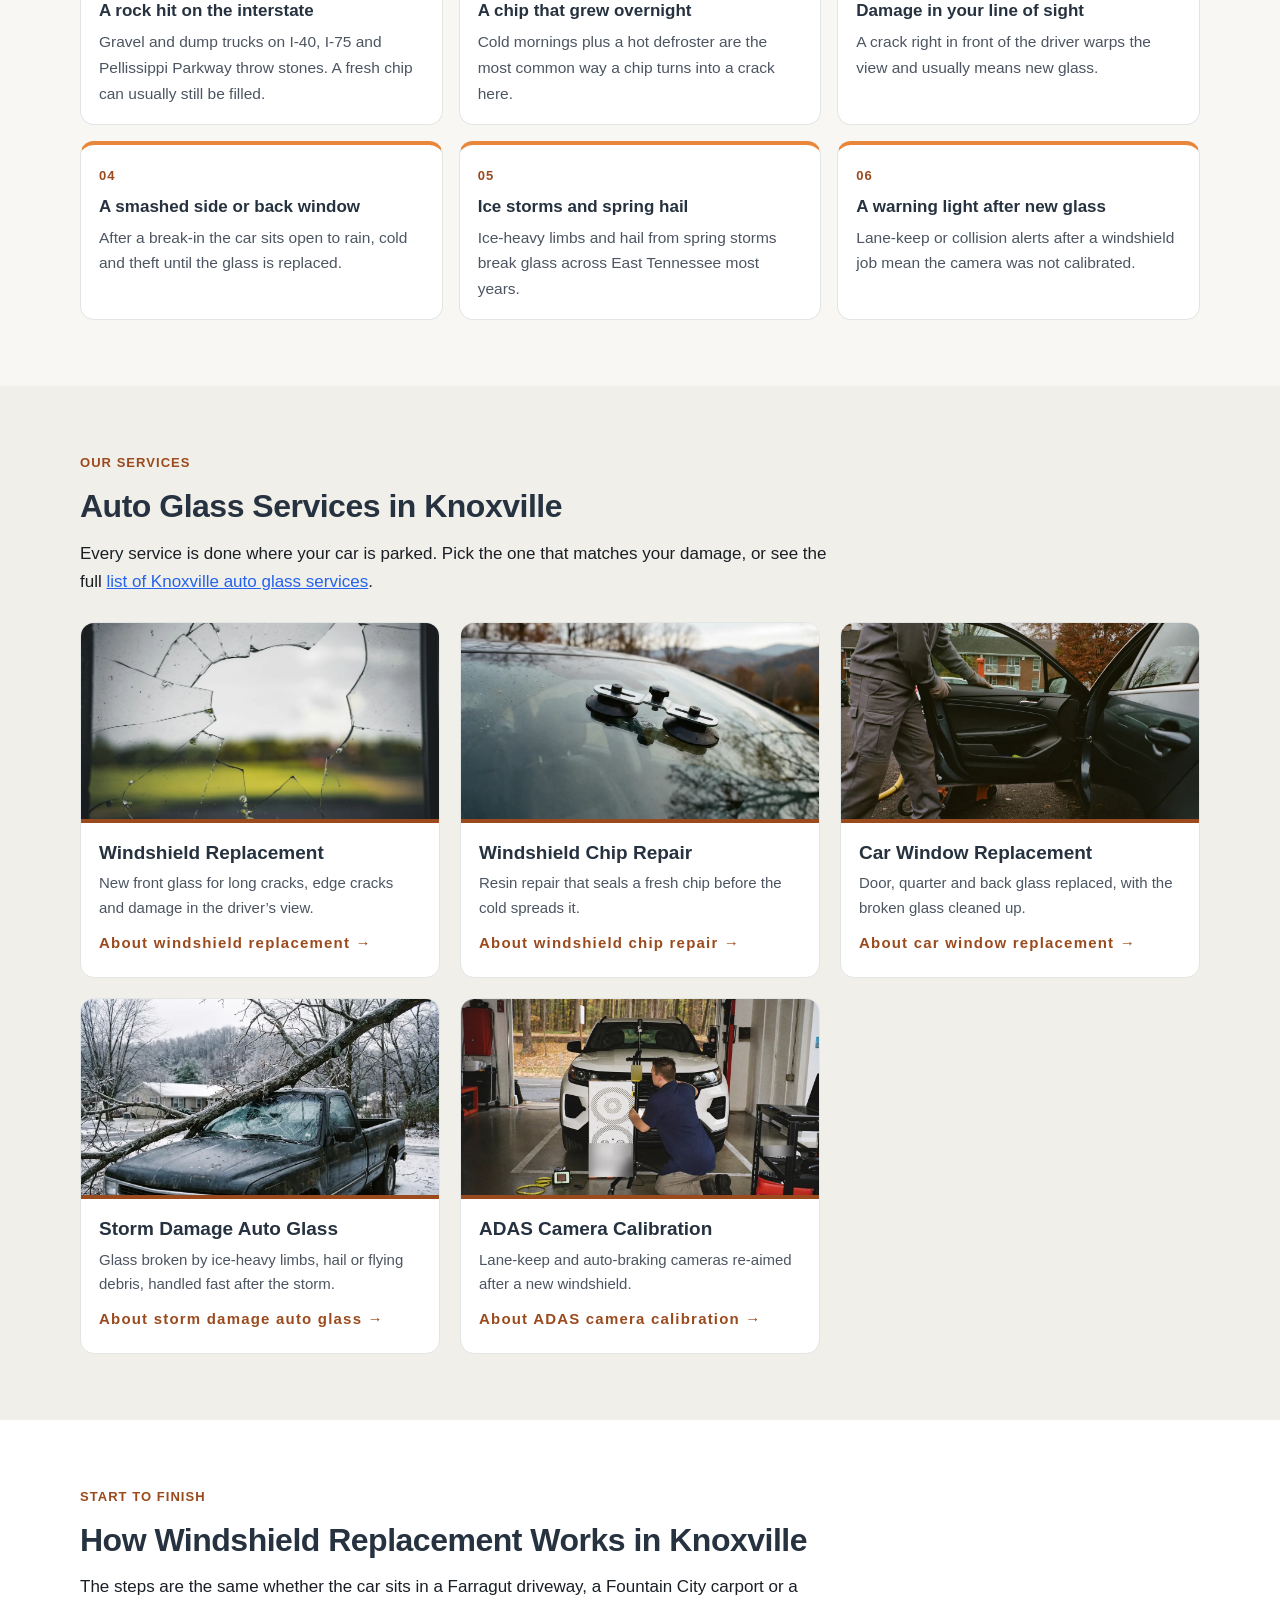
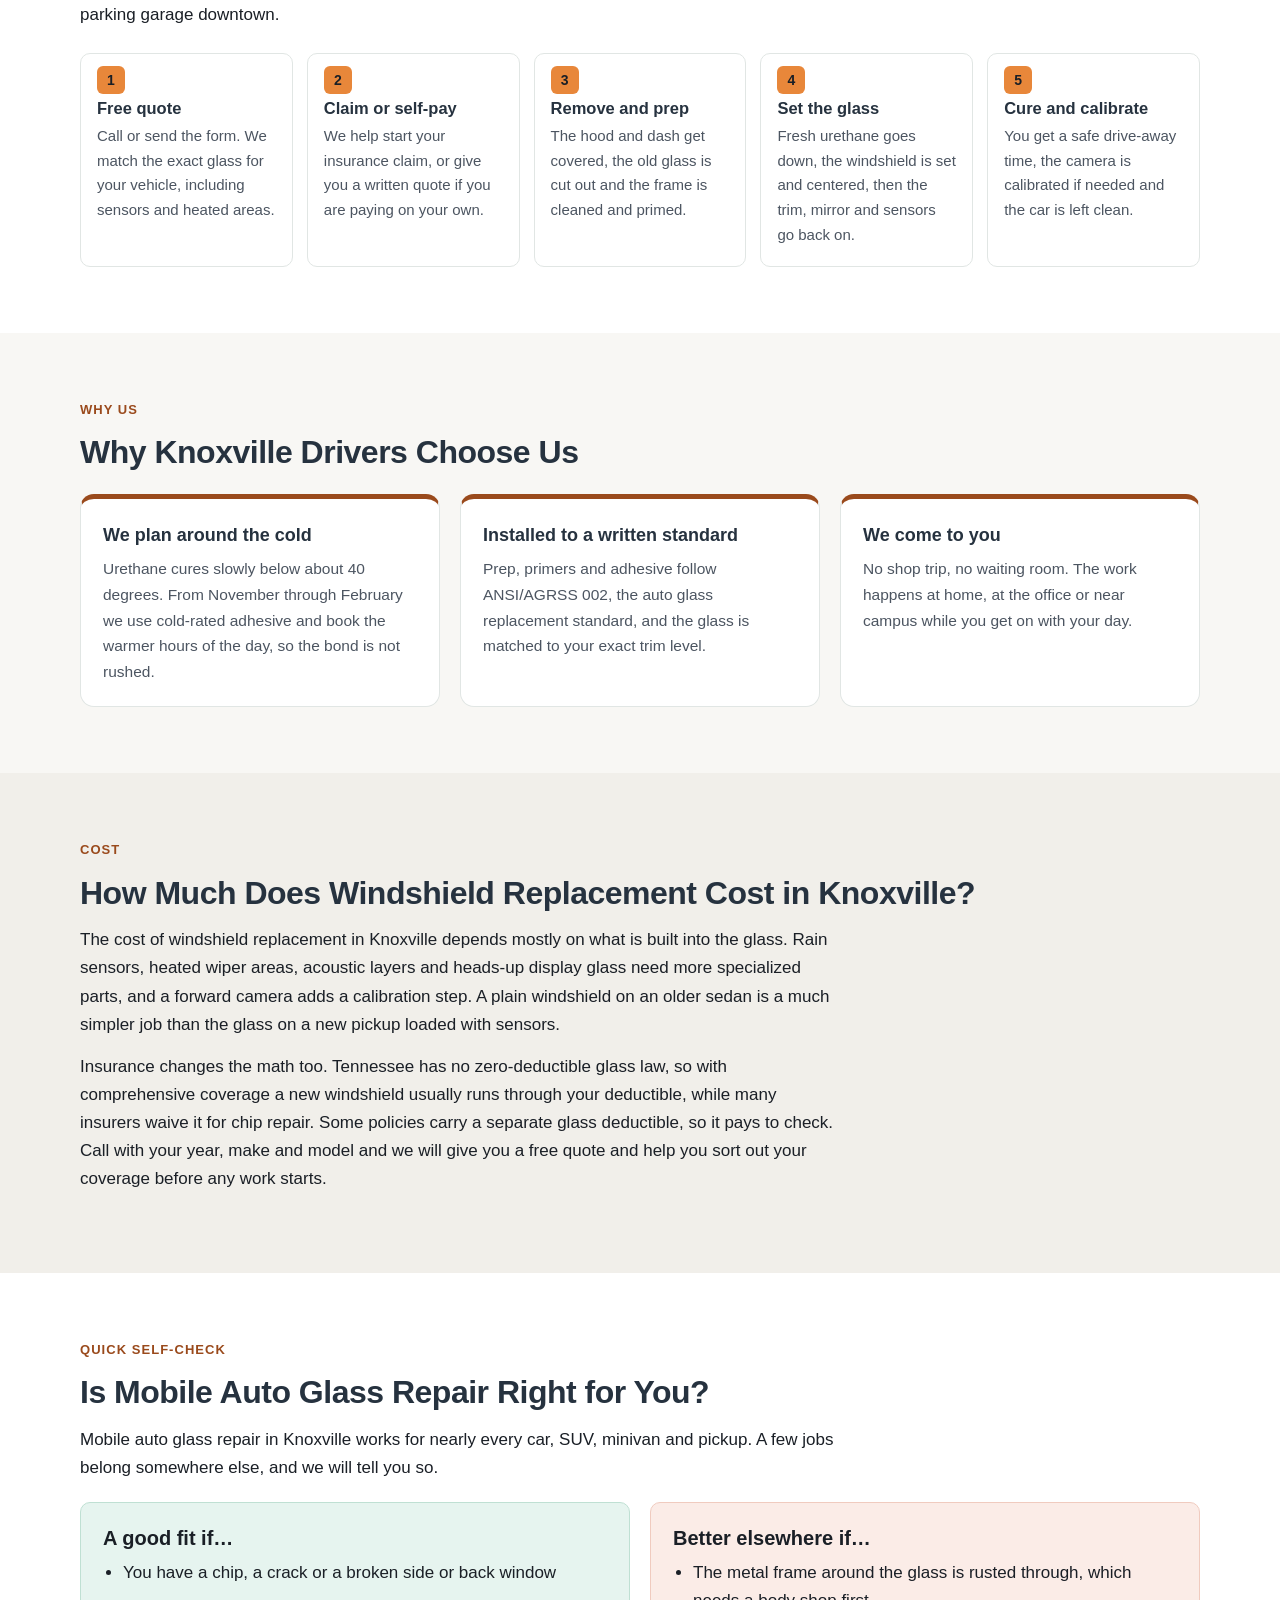
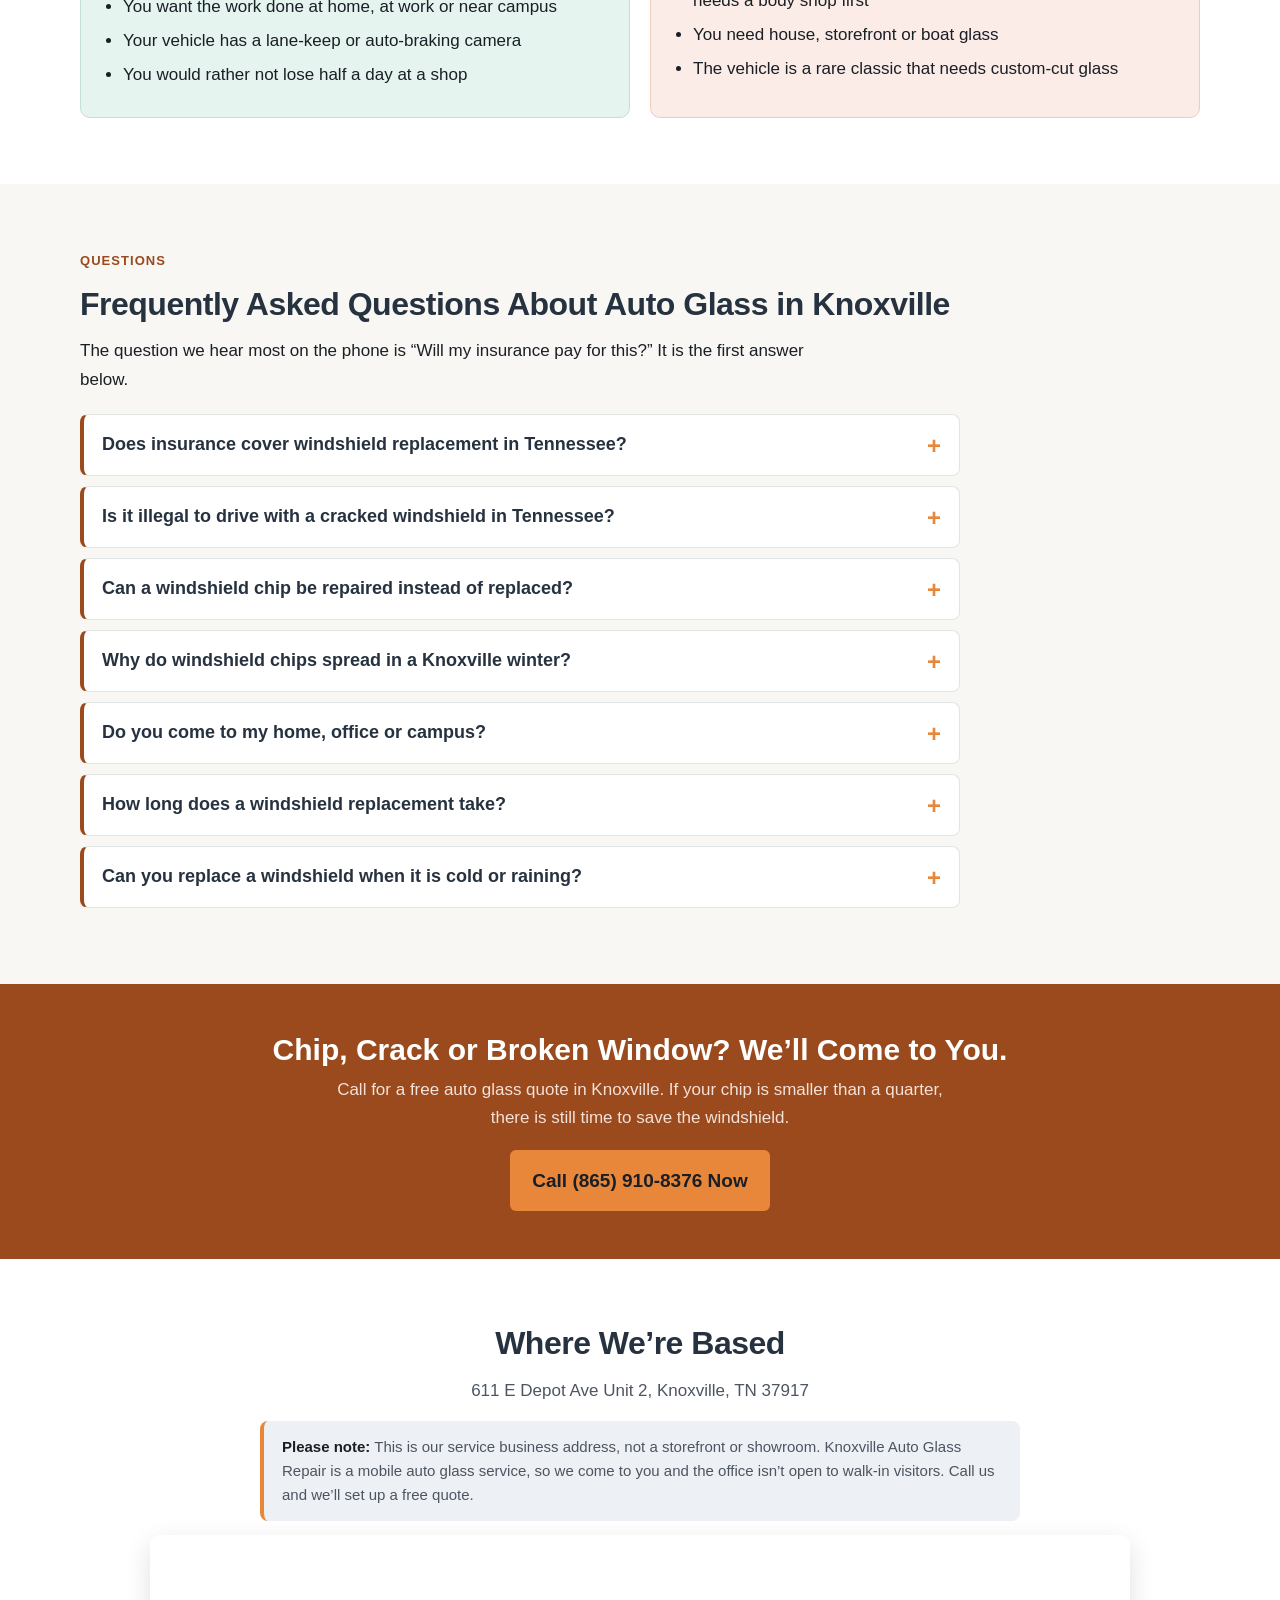
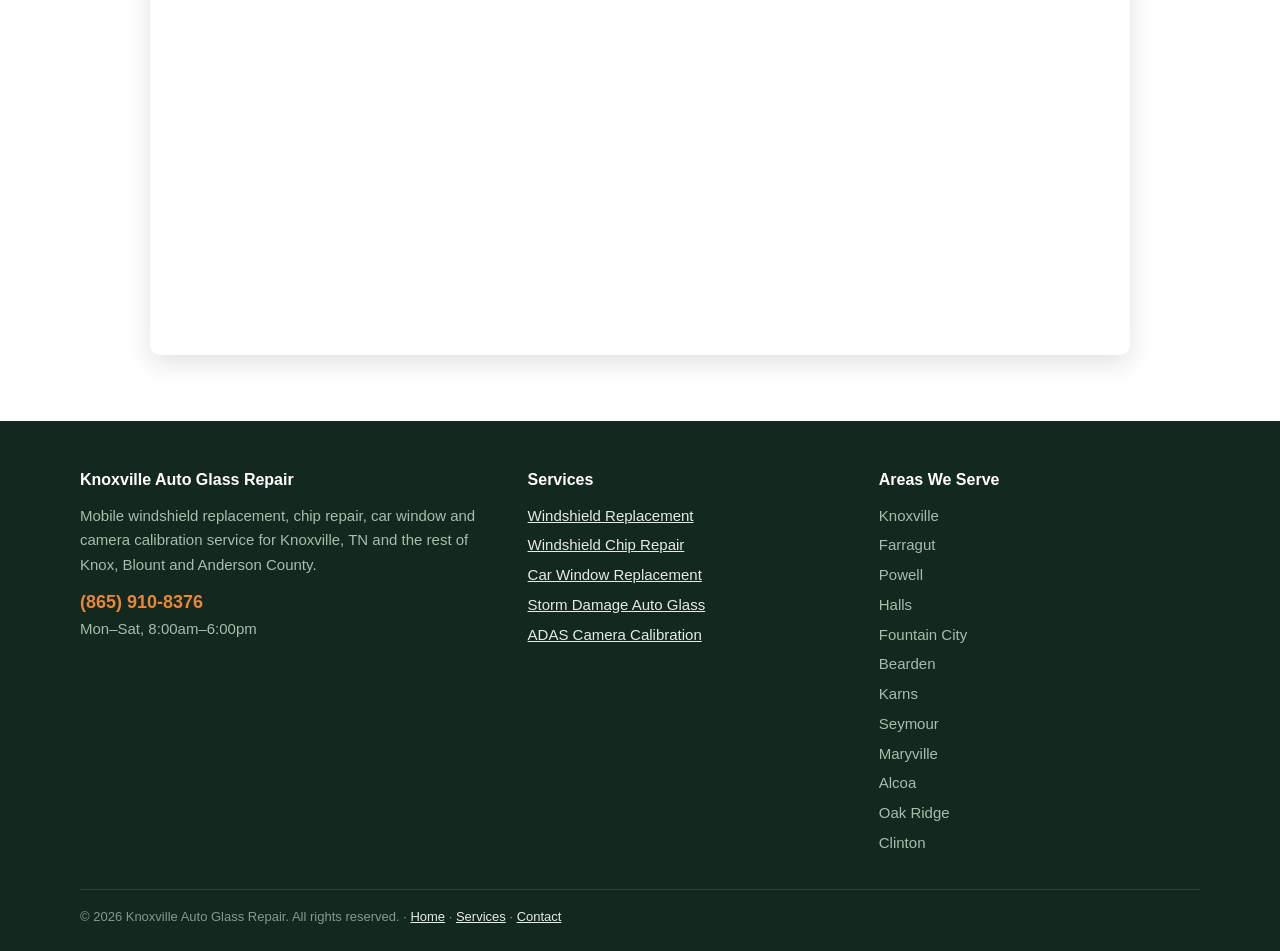
==== commit ea74f572: "Home page header: background photo + quote form Updated hero section background with gradient and im" ====
--- a/index.html
+++ b/index.html
@@ -123,7 +123,7 @@
   </div>
 </header>
 <!-- HERO -->
-<section class="hero">
+<section class="hero" style="background:linear-gradient(90deg,rgba(38,50,63,0.93) 0%,rgba(38,50,63,0.84) 50%,rgba(38,50,63,0.62) 100%),url('knoxville-windshield-replacement-driveway.webp') center/cover no-repeat;">
   <div class="wrap hero-grid">
     <div>
       <span class="tag">Mobile Auto Glass &middot; Knoxville, TN</span>
@@ -152,7 +152,6 @@
     </div>
   </div>
 </section>
-<div class="band"><img src="knoxville-windshield-replacement-driveway.webp" alt="Auto glass technician setting a new windshield on an SUV in a Knoxville driveway" width="1600" height="900"></div>
 
 <!-- WHAT -->
 <section class="sec alt">
